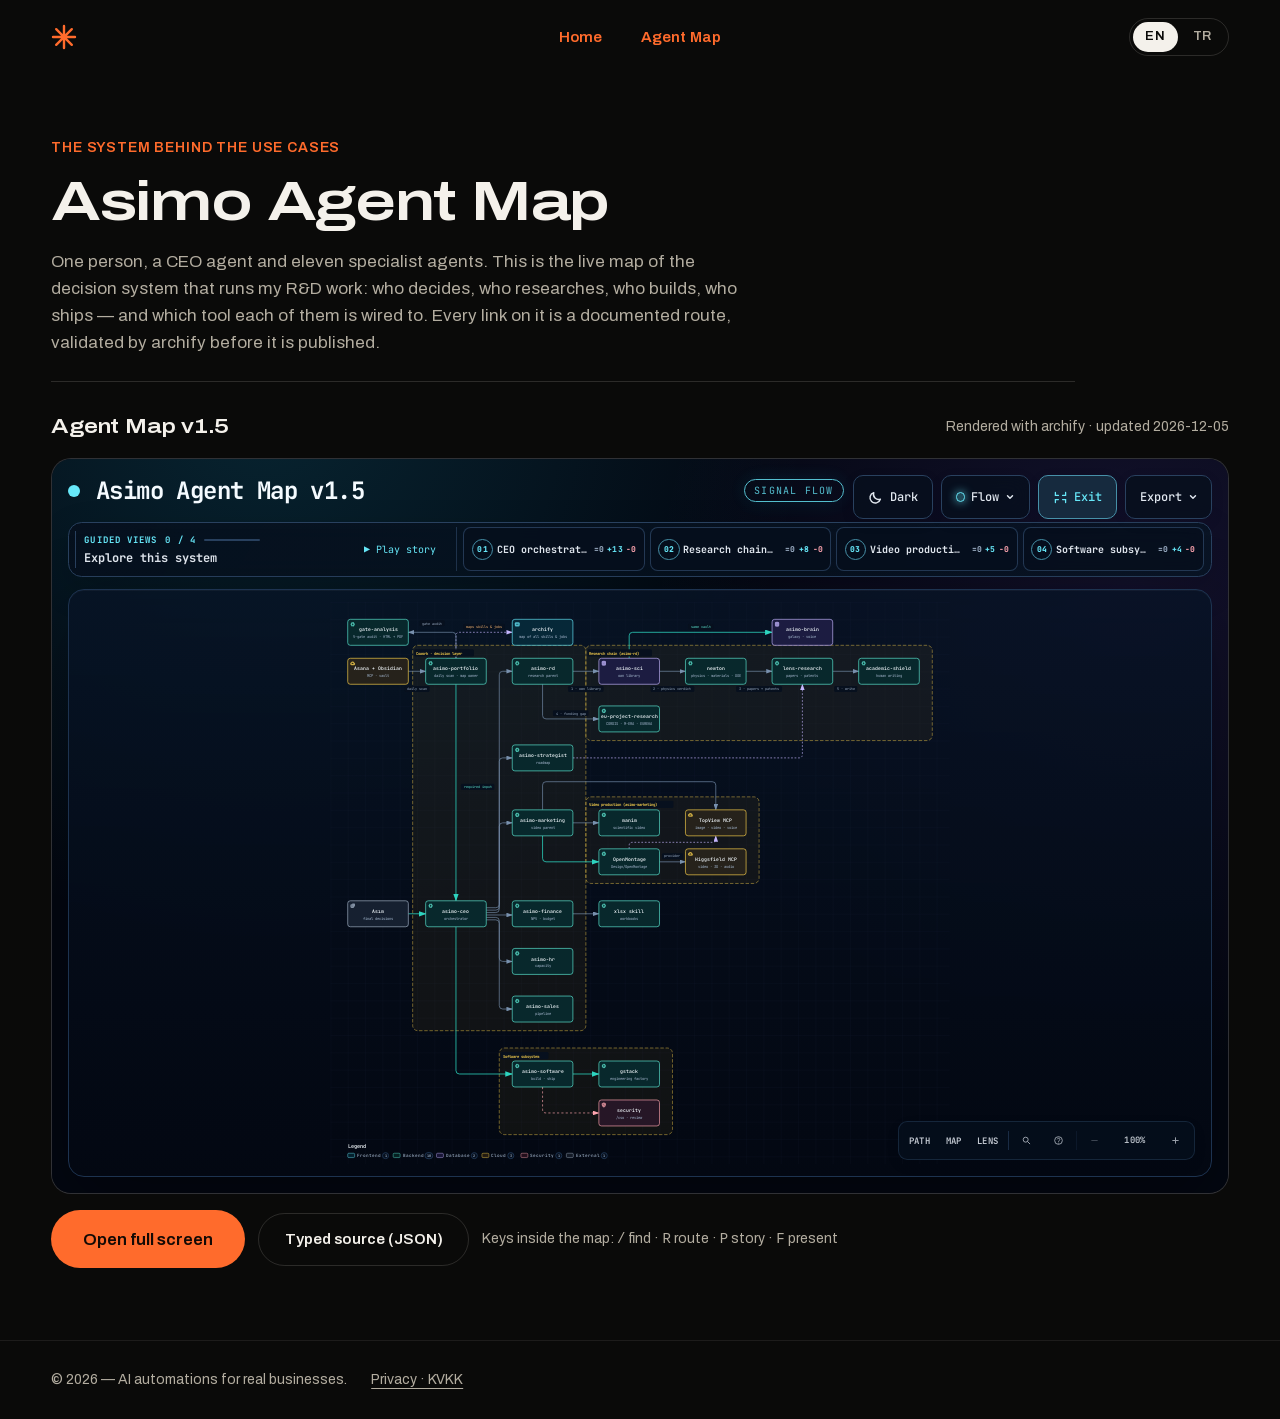
==== agentmap/index.html @ 619f2ef8 "Use Cases page becomes Agent Map (301 from /usecases/), EU chain removed there; gate fix: signing se" ====
<!DOCTYPE html>
<html lang="en" data-lang="en">
<head>
  <meta charset="UTF-8">
  <meta name="viewport" content="width=device-width, initial-scale=1.0">
  <title>Agent Map — asimogg.io</title>
  <meta name="description" content="Asimo Agent Map: the multi-agent decision system behind asimo.gg — research, video, software and portfolio agents, mapped and validated with archify.">
  <link rel="icon" href="../favicon.svg" type="image/svg+xml">
  <link rel="preload" href="../fonts/archivo-latin.woff2" as="font" type="font/woff2" crossorigin>
  <link rel="canonical" href="https://asimogg.io/agentmap/">
  <link rel="stylesheet" href="../styles.css?v=27">
  <style>
    .uc-main{padding:0 var(--pad-x) clamp(3rem,8vh,6rem)}
    .uc-head{max-width:64rem;padding:clamp(2.5rem,7vh,5rem) 0 1.5rem;border-bottom:1px solid var(--line)}
    .uc-eyebrow{font-size:.875rem;font-weight:600;letter-spacing:.06em;text-transform:uppercase;color:var(--accent);margin:0 0 .9rem}
    .uc-title{font-family:var(--font);font-size:clamp(2rem,4.4vw,4rem);font-weight:640;line-height:1.04;letter-spacing:-.025em;font-variation-settings:"wdth" 122;margin:0 0 1rem;color:var(--ink);text-wrap:balance}
    .uc-lead{max-width:44rem;font-size:1.0625rem;line-height:1.6;color:var(--ink-muted);margin:0}
    .uc-index{display:flex;flex-wrap:wrap;gap:.6rem 1.4rem;padding:1.2rem 0;border-bottom:1px solid var(--line-soft);font-size:.9rem}
    .uc-index a{color:var(--ink-muted);text-decoration:none;border-bottom:1px solid transparent}
    .uc-index a[aria-current]{color:var(--ink);border-bottom-color:var(--accent)}
    .uc-index a:hover{color:var(--ink)}
    .map-block{margin-top:2.2rem}
    .map-block-first{margin-top:1.8rem}
    .map-bar{display:flex;flex-wrap:wrap;align-items:center;justify-content:space-between;gap:.8rem 1.5rem;margin:0 0 .9rem}
    .map-bar h2{font-size:1.3125rem;font-weight:620;letter-spacing:-.01em;font-variation-settings:"wdth" 116;margin:0;color:var(--ink)}
    .map-meta{font-size:.875rem;color:var(--ink-muted);font-variant-numeric:tabular-nums}
    .map-frame{width:100%;aspect-ratio:16/10;min-height:560px;border:1px solid var(--line);border-radius:20px;background:#0f1117;overflow:hidden}
    .map-frame iframe{width:100%;height:100%;border:0;display:block}
    .map-actions{display:flex;flex-wrap:wrap;gap:.8rem;margin-top:1rem;align-items:center}
    .btn-ghost{display:inline-block;padding:.85rem 1.6rem;border:1px solid var(--line);border-radius:999px;color:var(--ink);text-decoration:none;font-weight:600;font-size:.95rem}
    .btn-ghost:hover{border-color:var(--ink)}
    @media (max-width:700px){.map-frame{min-height:420px;aspect-ratio:auto;height:70vh}}
  </style>
</head>
<body>
  <header class="topbar">
    <a class="mark" href="../" aria-label="Home">
      <svg width="26" height="26" viewBox="0 0 26 26" fill="none" aria-hidden="true">
        <path d="M13 2v22M2 13h22M5.2 5.2l15.6 15.6M20.8 5.2 5.2 20.8" stroke="currentColor" stroke-width="2.4" stroke-linecap="round"/>
      </svg>
    </a>
    <nav class="topnav" aria-label="Main">
      <a class="nav-link" href="../">
        <span class="en">Home</span><span class="tr">Ana sayfa</span>
      </a>
      <a class="nav-link" href="./" aria-current="page">
        <span class="en">Agent Map</span><span class="tr">Ajan Haritası</span>
      </a>
    </nav>
    <div class="topbar-right">
      <div class="lang-toggle" role="group" aria-label="Language">
        <button type="button" class="lang-btn" data-set-lang="en" aria-pressed="true">EN</button>
        <button type="button" class="lang-btn" data-set-lang="tr" aria-pressed="false">TR</button>
      </div>
    </div>
  </header>

  <main class="uc-main">
    <div class="uc-head">
      <p class="uc-eyebrow"><span class="en">The system behind the use cases</span><span class="tr">Kullanım örneklerinin arkasındaki sistem</span></p>
      <h1 class="uc-title">
        <span class="en">Asimo Agent Map</span>
        <span class="tr">Asimo Ajan Haritası</span>
      </h1>
      <p class="uc-lead">
        <span class="en">One person, a CEO agent and eleven specialist agents. This is the live map of the decision system that runs my R&amp;D work: who decides, who researches, who builds, who ships — and which tool each of them is wired to. Every link on it is a documented route, validated by archify before it is published.</span>
        <span class="tr">Bir kişi, bir CEO ajanı ve on bir uzman ajan. Bu, Ar-Ge işimi yürüten karar sisteminin canlı haritası: kim karar veriyor, kim araştırıyor, kim inşa ediyor, kim yayına alıyor ve her biri hangi araca bağlı. Haritadaki her bağ belgelenmiş bir rota; yayınlanmadan önce archify ile doğrulanıyor.</span>
      </p>
    </div>



    <section class="map-block map-block-first" id="agent-map">
      <div class="map-bar">
        <h2><span class="en">Agent Map v1.5</span><span class="tr">Ajan Haritası v1.5</span></h2>
        <span class="map-meta" id="map-updated"><span class="en">Rendered with archify · updated </span><span class="tr">archify ile üretildi · güncelleme </span><time data-map-date></time></span>
      </div>
      <div class="map-frame">
        <iframe src="../assets/agent-map/asimo-agent-map.html?theme=dark&amp;present=1" title="Asimo Agent Map" loading="lazy"></iframe>
      </div>
      <div class="map-actions">
        <a class="btn btn-primary" href="../assets/agent-map/asimo-agent-map.html?theme=dark" target="_blank" rel="noopener">
          <span class="en">Open full screen</span><span class="tr">Tam ekran aç</span>
        </a>
        <a class="btn-ghost" href="../assets/agent-map/asimo-agent-map.architecture.json" target="_blank" rel="noopener">
          <span class="en">Typed source (JSON)</span><span class="tr">Kaynak (JSON)</span>
        </a>
        <span class="map-meta"><span class="en">Keys inside the map: <code>/</code> find · <code>R</code> route · <code>P</code> story · <code>F</code> present</span><span class="tr">Harita içinde: <code>/</code> ara · <code>R</code> rota · <code>P</code> hikâye · <code>F</code> sunum</span></span>
      </div>

    </section>
  </main>

  <footer class="footer">
    <p class="footer-line">
      <span class="en">© <span data-year></span> — AI automations for real businesses.</span>
      <span class="tr">© <span data-year></span> — Gerçek işletmeler için yapay zekâ otomasyonları.</span>
      <a href="../privacy.html"><span class="en">Privacy · KVKK</span><span class="tr">Gizlilik · KVKK</span></a>
    </p>
  </footer>
  <script src="../script.js?v=23"></script>
  <script src="agentmap.js?v=1"></script>
  </body>
</html>
---- styles.css ----
/* ============================================================
   Fonts (self-hosted Archivo variable: wght 100-900, wdth 62-125)
   ============================================================ */
@font-face {
  font-family: "Archivo";
  font-style: normal;
  font-weight: 100 900;
  font-stretch: 62% 125%;
  font-display: swap;
  src: url("fonts/archivo-latin-ext.woff2") format("woff2");
  unicode-range: U+0100-02BA, U+02BD-02C5, U+02C7-02CC, U+02CE-02D7, U+02DD-02FF, U+0304, U+0308, U+0329, U+1D00-1DBF, U+1E00-1E9F, U+1EF2-1EFF, U+2020, U+20A0-20AB, U+20AD-20C0, U+2113, U+2C60-2C7F, U+A720-A7FF;
}

@font-face {
  font-family: "Archivo";
  font-style: normal;
  font-weight: 100 900;
  font-stretch: 62% 125%;
  font-display: swap;
  src: url("fonts/archivo-latin.woff2") format("woff2");
  unicode-range: U+0000-00FF, U+0131, U+0152-0153, U+02BB-02BC, U+02C6, U+02DA, U+02DC, U+0304, U+0308, U+0329, U+2000-206F, U+20AC, U+2122, U+2191, U+2193, U+2212, U+2215, U+FEFF, U+FFFD;
}

/* ============================================================
   Tokens
   ============================================================ */
:root {
  --bg: #0a0a09;
  --surface: #131311;
  --surface-2: #1a1a17;
  --line: rgba(244, 241, 235, 0.14);
  --line-soft: rgba(244, 241, 235, 0.08);
  --ink: #f4f1eb;
  --ink-muted: #b3ada0;
  --accent: #ff6b2c;
  --accent-ink: #140a05;
  --font: "Archivo", "Helvetica Neue", Arial, sans-serif;
  --ease-out: cubic-bezier(0.16, 1, 0.3, 1);
  --pad-x: clamp(1.25rem, 4vw, 4rem);
}

/* ============================================================
   Base
   ============================================================ */
*,
*::before,
*::after {
  box-sizing: border-box;
}

html {
  scroll-behavior: smooth;
}

body {
  margin: 0;
  background: var(--bg);
  color: var(--ink);
  font-family: var(--font);
  font-size: 1.0625rem;
  line-height: 1.6;
  -webkit-font-smoothing: antialiased;
  caret-color: var(--accent);
}

::selection {
  background: var(--accent);
  color: var(--accent-ink);
}

:focus-visible {
  outline: 2px solid var(--accent);
  outline-offset: 3px;
  border-radius: 2px;
}

html {
  scrollbar-width: thin;
  scrollbar-color: var(--surface-2) var(--bg);
}

body::-webkit-scrollbar {
  width: 10px;
}

body::-webkit-scrollbar-thumb {
  background: var(--surface-2);
  border-radius: 5px;
}

body::-webkit-scrollbar-track {
  background: var(--bg);
}

a {
  color: inherit;
}

h1,
h2,
h3,
p {
  margin: 0;
}

/* honeypot field: off-canvas, never shown */
.hp {
  position: absolute;
  left: -9999px;
}

/* Language switching: markup carries both languages */
.tr { display: none; }
html[data-lang="tr"] .tr { display: inline; }
html[data-lang="tr"] .en { display: none; }

/* ============================================================
   Topbar
   ============================================================ */
.topbar {
  display: grid;
  grid-template-columns: 1fr auto 1fr;
  align-items: center;
  padding: 1.1rem var(--pad-x);
}

.topnav {
  justify-self: center;
  display: flex;
  align-items: center;
  gap: clamp(1.25rem, 3vw, 2.5rem);
}

.nav-btn {
  appearance: none;
  background: none;
  border: 0;
  padding: 0;
  font: inherit;
  cursor: pointer;
}

/* ============================================================
   Video popup
   ============================================================ */
.video-modal {
  width: min(92vw, 60rem);
  padding: 0;
  border: 1px solid var(--line-soft);
  border-radius: 20px;
  background: var(--surface-2);
  color: var(--ink);
  box-shadow: 0 30px 70px -30px rgba(0, 0, 0, 0.9);
  overflow: hidden;
}

.video-modal::backdrop {
  background: rgba(10, 10, 9, 0.88);
}

.video-modal video {
  display: block;
  width: 100%;
  aspect-ratio: 16 / 9;
  background: #000;
}

.video-close {
  position: absolute;
  top: 0.9rem;
  right: 0.9rem;
  z-index: 1;
  width: 2.4rem;
  height: 2.4rem;
  display: inline-flex;
  align-items: center;
  justify-content: center;
  border: 0;
  border-radius: 999px;
  background: rgba(10, 10, 9, 0.7);
  color: var(--ink);
  cursor: pointer;
  transition: background-color 0.25s ease, color 0.25s ease;
}

.video-close:hover {
  background: var(--accent);
  color: var(--accent-ink);
}

.video-caption {
  padding: 0.9rem 1.25rem 0.4rem;
  font-size: 0.875rem;
  color: var(--ink-muted);
}

.video-disclaimer {
  padding: 0 1.25rem 1rem;
  font-size: 0.8125rem;
  line-height: 1.5;
  color: var(--ink-muted);
  border-top: 1px solid var(--line-soft);
  padding-top: 0.7rem;
  margin: 0 1.25rem 0;
  padding-left: 0;
  padding-right: 0;
}

.video-disclaimer b {
  color: var(--ink);
  font-weight: 600;
}

/* explicit consent on the form */
.consent-check {
  display: flex;
  gap: 0.6rem;
  align-items: flex-start;
  margin: 0.2rem 0 1rem;
  font-size: 0.8125rem;
  line-height: 1.45;
  color: var(--ink-muted);
}

.consent-check input {
  width: 1rem;
  height: 1rem;
  margin-top: 0.2rem;
  accent-color: var(--accent);
  flex-shrink: 0;
}

.consent-check a {
  color: var(--ink);
  text-underline-offset: 0.2em;
}

.consent-check input[aria-invalid="true"] {
  outline: 2px solid #ff4d3d;
  outline-offset: 2px;
}

/* footer: plain-text site summary (for readers and for AI assistants) */
.site-summary {
  max-width: 64rem;
  padding-bottom: 1.5rem;
  margin-bottom: 1.25rem;
  border-bottom: 1px solid var(--line-soft);
}

.site-summary h2 {
  font-variation-settings: "wdth" 116;
  font-weight: 620;
  font-size: 1rem;
  color: var(--ink);
  margin-bottom: 0.5rem;
}

.site-summary p {
  font-size: 0.875rem;
  line-height: 1.55;
  color: var(--ink-muted);
}

.site-disclaimer {
  margin-top: 0.6rem;
}

.footer-line {
  display: flex;
  flex-wrap: wrap;
  gap: 0.5rem 1.5rem;
}

.footer-line a {
  color: var(--ink-muted);
  text-underline-offset: 0.25em;
}

.footer-line a:hover {
  color: var(--ink);
}

/* legal page */
.legal {
  padding: clamp(2rem, 6vh, 4rem) var(--pad-x) clamp(3rem, 8vh, 6rem);
  max-width: 52rem;
}

.legal-updated {
  color: var(--ink-muted);
  font-size: 0.875rem;
  margin: -1.5rem 0 2rem;
}

.legal h2 {
  font-variation-settings: "wdth" 116;
  font-weight: 620;
  font-size: 1.25rem;
  margin: 2rem 0 0.6rem;
}

.legal p,
.legal li {
  color: var(--ink-muted);
  line-height: 1.6;
}

.legal ul {
  padding-left: 1.2rem;
  display: grid;
  gap: 0.6rem;
}

.legal a {
  color: var(--ink);
  text-underline-offset: 0.2em;
}

html[data-lang="tr"] .legal div.tr,
.legal div.en {
  display: block;
}

html[data-lang="tr"] .legal div.en {
  display: none;
}

/* ============================================================
   Google gate
   ============================================================ */
.gate-modal {
  width: min(92vw, 30rem);
}

.gate-body {
  padding: clamp(1.75rem, 4vw, 2.5rem);
}

.gate-title {
  font-variation-settings: "wdth" 118;
  font-weight: 630;
  font-size: 1.375rem;
  letter-spacing: -0.015em;
  margin-bottom: 0.8rem;
  padding-right: 2.5rem;
}

.gate-text {
  color: var(--ink-muted);
  display: none;
}

.gate-modal[data-content="masterclass"] .gate-text[data-content="masterclass"],
.gate-modal[data-content="saphire"] .gate-text[data-content="saphire"] {
  display: block;
}

.gate-button {
  margin-top: 1.5rem;
  min-height: 44px;
  display: flex;
  justify-content: center;
}

.gate-status {
  margin-top: 0.9rem;
  font-size: 0.9375rem;
  font-weight: 600;
  min-height: 1.4em;
}

.gate-status[data-state="error"] {
  color: #ff8d81;
}

.gate-fine {
  margin-top: 1.1rem;
  font-size: 0.8125rem;
  color: var(--ink-muted);
}

/* ============================================================
   Analytics consent bar
   ============================================================ */
.consent {
  position: fixed;
  left: 50%;
  bottom: 1.25rem;
  transform: translateX(-50%);
  z-index: 50;
  width: min(92vw, 40rem);
  display: flex;
  align-items: center;
  justify-content: space-between;
  gap: 1rem;
  padding: 0.9rem 1.1rem 0.9rem 1.4rem;
  background: var(--surface-2);
  border: 1px solid var(--line-soft);
  border-radius: 16px;
  box-shadow: 0 30px 70px -30px rgba(0, 0, 0, 0.9);
  font-size: 0.9375rem;
  color: var(--ink-muted);
}

.consent[hidden] {
  display: none;
}

.consent-note {
  margin-top: 0.3rem;
  font-size: 0.8125rem;
  color: var(--ink-muted);
}

.consent-note b {
  color: var(--accent);
  font-weight: 600;
}

.consent-actions {
  display: flex;
  align-items: center;
  gap: 1rem;
  flex-shrink: 0;
}

.btn-small {
  padding: 0.6rem 1.2rem;
  font-size: 0.9375rem;
}

@media (max-width: 560px) {
  .consent {
    flex-direction: column;
    align-items: flex-start;
  }
}

.mark {
  color: var(--accent);
  display: inline-flex;
  transition: transform 0.5s var(--ease-out);
}

.mark:hover {
  transform: rotate(45deg);
}

.topbar-right {
  display: flex;
  align-items: center;
  justify-self: end;
}

.nav-link {
  font-size: 0.9375rem;
  font-weight: 600;
  letter-spacing: 0.01em;
  color: var(--accent);
  text-decoration: none;
  transition: color 0.25s ease;
}

.nav-link:hover {
  color: #ff8149;
}

.lang-toggle {
  display: inline-flex;
  border: 1px solid var(--line);
  border-radius: 999px;
  padding: 3px;
  gap: 2px;
}

.lang-btn {
  appearance: none;
  border: 0;
  background: transparent;
  color: var(--ink-muted);
  font: inherit;
  font-size: 0.8125rem;
  font-weight: 600;
  letter-spacing: 0.04em;
  padding: 0.3rem 0.8rem;
  border-radius: 999px;
  cursor: pointer;
  transition: color 0.25s ease, background-color 0.25s ease;
}

.lang-btn:hover {
  color: var(--ink);
}

.lang-btn[aria-pressed="true"] {
  background: var(--ink);
  color: var(--bg);
}

/* ============================================================
   Hero
   ============================================================ */
.hero {
  display: grid;
  grid-template-columns: minmax(0, 1.15fr) minmax(0, 1fr);
  gap: clamp(2.5rem, 6vw, 6rem);
  align-items: center;
  padding: clamp(1.5rem, 3vh, 2.5rem) var(--pad-x) clamp(3rem, 6vh, 4.5rem);
  row-gap: clamp(1.25rem, 3vh, 2rem);
}

.display {
  font-variation-settings: "wdth" 122;
  font-weight: 640;
  font-size: clamp(2.5rem, 5.4vw, 5.5rem);
  line-height: 1.02;
  letter-spacing: -0.025em;
  text-wrap: balance;
}

/* white watercolor brush stroke behind the headline key words */
.framed {
  display: inline-block;
  padding: 0.14em 0.34em 0.16em;
  margin: -0.12em -0.2em;
  transform: rotate(-1.1deg);
  color: var(--accent);
  background-image: url("data:image/svg+xml,%3Csvg xmlns='http://www.w3.org/2000/svg' viewBox='0 0 300 60' preserveAspectRatio='none'%3E%3Cfilter id='w' x='-8%25' y='-25%25' width='116%25' height='150%25'%3E%3CfeTurbulence type='fractalNoise' baseFrequency='0.03 0.09' numOctaves='3' seed='11'/%3E%3CfeDisplacementMap in='SourceGraphic' scale='7'/%3E%3C/filter%3E%3Cg filter='url(%23w)' fill='%23ffffff'%3E%3Cpath d='M4 12 C40 2 120 0 292 6 L298 44 C220 58 100 57 6 52 Z' opacity='.4'/%3E%3Cpath d='M6 14 C50 5 130 3 290 8 L296 43 C215 56 95 55 8 50 Z' opacity='.85'/%3E%3Cpath d='M9 17 C60 8 150 6 288 11 L293 41 C205 53 85 52 11 47 Z' opacity='1'/%3E%3C/g%3E%3C/svg%3E");
  background-repeat: no-repeat;
  background-size: 100% 100%;
  background-position: left center;
}

/* watercolor brush highlight behind the key phrase in the subline */
.brush {
  display: inline-block;
  color: var(--ink);
  padding: 0.22em 0.6em 0.26em;
  margin: -0.2em -0.28em;
  transform: rotate(-1.4deg);
  background-image: url("data:image/svg+xml,%3Csvg xmlns='http://www.w3.org/2000/svg' viewBox='0 0 300 60' preserveAspectRatio='none'%3E%3Cfilter id='w' x='-8%25' y='-25%25' width='116%25' height='150%25'%3E%3CfeTurbulence type='fractalNoise' baseFrequency='0.03 0.09' numOctaves='3' seed='11'/%3E%3CfeDisplacementMap in='SourceGraphic' scale='12'/%3E%3C/filter%3E%3Cg filter='url(%23w)' fill='%23ff6b2c'%3E%3Cpath d='M4 12 C40 2 120 0 292 6 L298 44 C220 58 100 57 6 52 Z' opacity='.42'/%3E%3Cpath d='M10 20 C70 9 160 7 288 15 L292 43 C205 54 85 52 12 47 Z' opacity='.62'/%3E%3Cpath d='M20 26 C80 20 170 18 280 24 L276 38 C190 44 90 43 22 40 Z' opacity='.55'/%3E%3C/g%3E%3C/svg%3E");
  background-repeat: no-repeat;
  background-size: 100% 100%;
  background-position: left center;
}

/* brush in running text and headings: slightly tighter than the hero subline */
.distilled-text .brush {
  padding: 0.12em 0.4em 0.16em;
  margin: -0.1em -0.15em;
  transform: rotate(-1deg);
}

.section-heading .brush {
  padding: 0.08em 0.28em 0.12em;
  margin: -0.06em -0.1em;
  transform: rotate(-1.2deg);
}

.site-summary p + p {
  margin-top: 0.4rem;
}

.sub {
  margin-top: 1.75rem;
  max-width: 34rem;
  font-size: clamp(1.0625rem, 1.4vw, 1.1875rem);
  color: var(--ink-muted);
}

.hero-actions {
  margin-top: 2.5rem;
  display: flex;
  align-items: center;
  gap: 1.75rem;
  flex-wrap: wrap;
}

/* ============================================================
   Buttons & links
   ============================================================ */
.btn {
  display: inline-flex;
  align-items: center;
  justify-content: center;
  font: inherit;
  font-weight: 600;
  text-decoration: none;
  cursor: pointer;
  border: 0;
  border-radius: 999px;
  padding: 0.95rem 2rem;
  transition: transform 0.4s var(--ease-out), background-color 0.25s ease;
}

.btn-primary {
  background: var(--accent);
  color: var(--accent-ink);
}

.btn-primary:hover {
  background: #ff8149;
  transform: translateY(-2px);
}

.btn-primary:active {
  transform: translateY(0);
}

.quiet-link {
  color: var(--ink-muted);
  text-decoration: underline;
  text-decoration-color: var(--line);
  text-underline-offset: 0.35em;
  transition: color 0.25s ease, text-decoration-color 0.25s ease;
}

.quiet-link:hover {
  color: var(--ink);
  text-decoration-color: var(--accent);
}

/* ============================================================
   Form panel
   ============================================================ */
.form-panel {
  background: var(--surface-2);
  border: 1px solid var(--line-soft);
  border-radius: 20px;
  padding: clamp(1.5rem, 2.5vw, 2rem);
  scroll-margin-top: 2rem;
  box-shadow: 0 30px 70px -30px rgba(0, 0, 0, 0.9);
}

.form-title {
  font-variation-settings: "wdth" 118;
  font-weight: 620;
  font-size: 1.375rem;
  letter-spacing: -0.01em;
  margin-bottom: 1.5rem;
}

.field-row {
  display: grid;
  grid-template-columns: 1fr 1fr;
  gap: 1rem;
}

.field {
  margin-bottom: 0.9rem;
}

.field label {
  display: block;
  font-size: 0.875rem;
  font-weight: 600;
  letter-spacing: 0.01em;
  margin-bottom: 0.45rem;
}

.req {
  color: var(--accent);
}

input,
select,
textarea {
  width: 100%;
  font: inherit;
  font-size: 1rem;
  color: var(--ink);
  background: var(--bg);
  border: 1px solid var(--line);
  border-radius: 10px;
  padding: 0.8rem 0.95rem;
  transition: border-color 0.25s ease;
}

input::placeholder,
textarea::placeholder {
  color: #8f897d;
}

input:hover,
select:hover,
textarea:hover {
  border-color: rgba(244, 241, 235, 0.3);
}

input:focus,
select:focus,
textarea:focus {
  outline: none;
  border-color: var(--accent);
}

input[aria-invalid="true"],
select[aria-invalid="true"] {
  border-color: #ff4d3d;
}

textarea {
  resize: vertical;
  min-height: 4.75rem;
}

.select-wrap {
  position: relative;
}

select {
  appearance: none;
  cursor: pointer;
  padding-right: 2.6rem;
}

select:invalid {
  color: #8f897d;
}

.select-arrow {
  position: absolute;
  right: 1rem;
  top: 50%;
  transform: translateY(-50%);
  color: var(--ink-muted);
  pointer-events: none;
}

.btn-submit {
  width: 100%;
  margin-top: 0.4rem;
  position: relative;
}

.btn-submit .btn-busy {
  display: none;
}

.btn-submit[data-busy="true"] .btn-label {
  display: none;
}

.btn-submit[data-busy="true"] .btn-busy {
  display: inline;
}

.btn-submit[data-busy="true"] {
  opacity: 0.75;
  cursor: progress;
}

.btn-submit:disabled {
  cursor: not-allowed;
}

.form-status {
  display: none;
  margin-top: 0.9rem;
  font-size: 0.9375rem;
  font-weight: 600;
}

.form-status[data-state="ok"] {
  display: block;
  color: #7ddb8a;
}

.form-status[data-state="error"] {
  display: block;
  color: #ff8d81;
}

.form-note {
  margin-top: 0.9rem;
  font-size: 0.875rem;
  color: var(--ink-muted);
  text-align: center;
}

/* ============================================================
   Sections
   ============================================================ */
.section {
  padding: clamp(3.5rem, 9vh, 6.5rem) var(--pad-x);
  border-top: 1px solid var(--line-soft);
}

.section-heading {
  font-variation-settings: "wdth" 120;
  font-weight: 630;
  font-size: clamp(1.75rem, 3vw, 2.5rem);
  letter-spacing: -0.02em;
  margin-bottom: clamp(2rem, 5vh, 3.25rem);
  text-wrap: balance;
}

/* distilled information: heading left, statement right */
.distilled {
  display: grid;
  grid-template-columns: minmax(0, 1.25fr) minmax(0, 1fr);
  gap: 2rem 3.5rem;
  align-items: center;
}

.distilled .section-heading {
  margin-bottom: 1rem;
}

.playlists {
  list-style: none;
  margin: 1.4rem 0 0;
  padding: 0;
  display: grid;
  gap: 0.6rem;
}

.distilled-media {
  display: block;
  position: relative;
  border-radius: 10px;
  overflow: hidden;
  border: 1px solid var(--line-soft);
  text-decoration: none;
  color: var(--ink);
  transition: border-color 0.3s ease, transform 0.4s var(--ease-out);
}

.distilled-media:hover {
  border-color: var(--accent);
  transform: translateY(-2px);
}

.distilled-media img {
  display: block;
  width: 100%;
  height: auto;
  aspect-ratio: 16 / 9;
  object-fit: cover;
}

.media-caption {
  display: block;
  padding: 0.7rem 0.9rem;
  font-size: 0.8125rem;
  line-height: 1.45;
  color: var(--ink-muted);
  background: var(--surface-2);
}

.distilled-text {
  color: var(--ink-muted);
  font-size: clamp(1.0625rem, 1.4vw, 1.1875rem);
  max-width: 42rem;
}

.distilled .quiet-link {
  display: inline-block;
  margin-top: 1.1rem;
}


/* ============================================================
   Use-case carousel inside the hero (one slide per real use case)
   ============================================================ */
.hero-chain {
  grid-column: 1 / -1;
  border-top: 1px solid var(--line-soft);
  padding-top: clamp(1.1rem, 2.5vh, 1.75rem);
}

.chain-head {
  display: flex;
  align-items: center;
  justify-content: space-between;
  gap: 1rem;
  margin-bottom: 1.4rem;
}

.chain-title {
  font-variation-settings: "wdth" 118;
  font-weight: 630;
  font-size: clamp(1.375rem, 2.2vw, 1.75rem);
  letter-spacing: -0.015em;
}

.chain-nav {
  display: flex;
  align-items: center;
  gap: 0.6rem;
}

.chain-arrow {
  width: 2.4rem;
  height: 2.4rem;
  display: inline-flex;
  align-items: center;
  justify-content: center;
  border: 1px solid rgba(255, 107, 44, 0.55);
  border-radius: 999px;
  background: transparent;
  color: var(--accent);
  font: inherit;
  font-size: 1.1rem;
  cursor: pointer;
  transition: background-color 0.25s ease, color 0.25s ease, opacity 0.25s ease;
}

.chain-arrow:hover:not(:disabled) {
  background: var(--accent);
  color: var(--accent-ink);
}

.chain-arrow:disabled {
  opacity: 0.35;
  cursor: default;
}

.chain-count {
  font-size: 0.9375rem;
  color: var(--ink-muted);
  font-variant-numeric: tabular-nums;
}

.chain-count b {
  color: var(--ink);
  font-weight: 600;
}

.chain-track {
  display: flex;
  overflow-x: auto;
  scroll-snap-type: x mandatory;
  scrollbar-width: none;
  gap: 0;
}

.chain-track::-webkit-scrollbar {
  display: none;
}

.chain-slide {
  flex: 0 0 100%;
  min-width: 0;
  scroll-snap-align: start;
}

.chain-slide-title {
  font-variation-settings: "wdth" 116;
  font-weight: 620;
  font-size: 1.25rem;
  letter-spacing: -0.01em;
  margin-bottom: 0.5rem;
}

/* time markers on the chain timeline + figure inside a step */
.chain-clock {
  color: var(--ink-muted);
  font-size: 0.9375rem;
  margin: -1.2rem 0 2.4rem;
}

.chain-clock b {
  color: var(--accent);
  font-weight: 600;
}

.chain-tick {
  position: absolute;
  left: 1.3rem;
  top: 0.55rem;
  transform: translateY(-50%);
  font-size: 0.8125rem;
  color: var(--ink-muted);
  white-space: nowrap;
  line-height: 1;
  background: var(--bg);
  padding: 0 0.4rem 0 0.2rem;
}

.chain-tick b {
  color: var(--accent);
  font-weight: 600;
}

.chain-tick i {
  font-style: normal;
  opacity: 0.75;
  margin-left: 0.35rem;
}

.chain-figure {
  margin: 1rem 0 0;
  border: 1px solid var(--line-soft);
  border-radius: 10px;
  overflow: hidden;
  background: var(--bg);
}

.chain-figure img,
.chain-figure video {
  display: block;
  width: 100%;
  height: auto;
  aspect-ratio: 16 / 9;
  object-fit: cover;
  background: var(--bg);
}

.chain-figure figcaption {
  padding: 0.5rem 0.8rem;
  font-size: 0.75rem;
  line-height: 1.45;
  color: var(--ink-muted);
  background: var(--surface-2);
}

.chain-figure figcaption em {
  font-style: normal;
  color: var(--accent);
}

.chain-num .en,
.chain-num .tr {
  white-space: nowrap;
}

.chain-num.chain-num-sm .en,
.chain-num.chain-num-sm .tr {
  white-space: normal;
}

.chain-num.chain-num-sm {
  white-space: normal;
  line-height: 1.1;
  font-size: clamp(1.5rem, 2.1vw, 2rem);
}

/* ============================================================
   Use case: skill chain (draws in on scroll)
   ============================================================ */
.usecase-intro {
  color: var(--ink-muted);
  max-width: 44rem;
  margin-bottom: clamp(2rem, 5vh, 3rem);
}

.section.usecase .section-heading {
  margin-bottom: 1rem;
}

.chain {
  list-style: none;
  margin: 0;
  padding: 0;
  position: relative;
  display: grid;
  grid-template-columns: repeat(4, minmax(0, 1fr));
  gap: clamp(1rem, 2.5vw, 2rem);
}

/* the connector: one hairline that fills as the section enters view */
.chain::before {
  content: "";
  position: absolute;
  left: 0;
  right: 0;
  top: 0.95rem;
  height: 1px;
  background: var(--line-soft);
}

.chain::after {
  content: "";
  position: absolute;
  left: 0;
  top: 0.95rem;
  height: 1px;
  width: 100%;
  background: var(--accent);
  transform: scaleX(0);
  transform-origin: left center;
  transition: transform 1.6s var(--ease-out);
}

.chain.in::after {
  transform: scaleX(1);
}

.chain-step {
  position: relative;
  padding-top: 2.4rem;
  opacity: 0;
  transform: translateY(14px);
  transition: opacity 0.7s var(--ease-out), transform 0.7s var(--ease-out);
}

.chain-step::before {
  content: "";
  position: absolute;
  top: 0.55rem;
  left: 0;
  width: 0.85rem;
  height: 0.85rem;
  border-radius: 999px;
  background: var(--bg);
  border: 1.5px solid var(--accent);
  transform: scale(0.4);
  transition: transform 0.5s var(--ease-out), background-color 0.5s ease;
}

.chain.in .chain-step {
  opacity: 1;
  transform: none;
}

.chain.in .chain-step::before {
  transform: scale(1);
  background: var(--accent);
}

.chain.in .chain-step:nth-child(1) { transition-delay: 0.1s; }
.chain.in .chain-step:nth-child(2) { transition-delay: 0.45s; }
.chain.in .chain-step:nth-child(3) { transition-delay: 0.8s; }
.chain.in .chain-step:nth-child(4) { transition-delay: 1.15s; }
.chain.in .chain-step:nth-child(1)::before { transition-delay: 0.1s; }
.chain.in .chain-step:nth-child(2)::before { transition-delay: 0.45s; }
.chain.in .chain-step:nth-child(3)::before { transition-delay: 0.8s; }
.chain.in .chain-step:nth-child(4)::before { transition-delay: 1.15s; }

.chain-skills {
  display: flex;
  flex-wrap: wrap;
  gap: 0.35rem;
  margin-bottom: 0.9rem;
}

.skill {
  font-size: 0.8125rem;
  font-weight: 600;
  letter-spacing: 0.01em;
  color: var(--accent);
  border: 1px solid rgba(255, 107, 44, 0.45);
  border-radius: 999px;
  padding: 0.15rem 0.6rem;
}

.skill[data-skill] {
  cursor: pointer;
  transition: background-color 0.25s ease, color 0.25s ease;
}

.skill[data-skill]:hover,
.skill[data-skill][aria-expanded="true"] {
  background: var(--accent);
  color: var(--accent-ink);
}

/* shared skill popup card */
.skill-pop {
  position: fixed;
  z-index: 60;
  background: var(--surface-2);
  border: 1px solid var(--line-soft);
  border-radius: 10px;
  box-shadow: 0 30px 70px -30px rgba(0, 0, 0, 0.9);
  padding: 0.9rem 1rem 0.95rem;
  cursor: pointer;
  color: var(--ink);
}

.skill-pop-head {
  display: flex;
  justify-content: space-between;
  gap: 0.75rem;
  align-items: baseline;
  margin-bottom: 0.4rem;
}

.skill-pop-head b {
  color: var(--accent);
  font-weight: 600;
}

.skill-pop-head span {
  font-size: 0.8125rem;
  color: var(--ink-muted);
  white-space: nowrap;
  overflow: hidden;
  text-overflow: ellipsis;
}

.skill-pop-desc {
  font-size: 0.9375rem;
  line-height: 1.5;
  color: var(--ink-muted);
  margin-bottom: 0.7rem;
}

.skill-pop-code {
  margin: 0;
  padding: 0.7rem 0.8rem;
  background: var(--bg);
  border: 1px solid var(--line-soft);
  border-radius: 10px;
  font-family: ui-monospace, SFMono-Regular, Menlo, monospace;
  font-size: 0.75rem;
  line-height: 1.5;
  color: var(--ink-muted);
  white-space: pre;
  overflow-x: auto;
}

.skill-pop-src {
  display: block;
  margin-top: 0.7rem;
  font-size: 0.8125rem;
  color: var(--ink-muted);
  text-decoration: underline;
  text-decoration-color: var(--line);
  text-underline-offset: 0.3em;
}

.skill-pop-src:hover {
  color: var(--ink);
}

.skill-pop-cta {
  display: block;
  margin-top: 0.8rem;
  font-size: 0.9375rem;
  font-weight: 600;
  color: var(--accent);
  text-decoration: none;
}

.skill-pop:hover .skill-pop-cta {
  color: #ff8149;
}

.skill-result {
  background: var(--accent);
  color: var(--accent-ink);
  border-color: var(--accent);
}

.chain-step h3 {
  font-variation-settings: "wdth" 116;
  font-weight: 620;
  font-size: 1.25rem;
  letter-spacing: -0.01em;
  line-height: 1.25;
  margin-bottom: 0.6rem;
}

.chain-step p,
.chain-list {
  color: var(--ink-muted);
  font-size: 0.9375rem;
  line-height: 1.55;
}

.chain-list {
  list-style: none;
  margin: 0;
  padding: 0;
  display: grid;
  gap: 0.7rem;
}

.chain-list b {
  color: var(--ink);
  font-weight: 600;
}

.chain-sites {
  display: grid;
  gap: 0.8rem;
  margin-top: 1rem;
}

.site-card {
  display: block;
  position: relative;
  border-radius: 10px;
  overflow: hidden;
  border: 1px solid var(--line-soft);
  text-decoration: none;
  transition: border-color 0.3s ease, transform 0.4s var(--ease-out);
}

.site-card:hover {
  border-color: var(--accent);
  transform: translateY(-2px);
}

.site-card img {
  display: block;
  width: 100%;
  height: auto;
  aspect-ratio: 16 / 10;
  object-fit: cover;
}

.site-name {
  position: absolute;
  left: 0.7rem;
  bottom: 0.6rem;
  font-size: 0.8125rem;
  font-weight: 600;
  color: var(--ink);
  background: rgba(10, 10, 9, 0.75);
  border-radius: 999px;
  padding: 0.2rem 0.65rem;
}

.chain-num {
  font-variation-settings: "wdth" 120;
  font-weight: 640;
  font-size: clamp(2.25rem, 3.6vw, 3.25rem);
  line-height: 1;
  letter-spacing: -0.02em;
  color: var(--accent);
  margin-bottom: 0.7rem;
}

/* process steps: the sequence carries information */
.steps {
  list-style: none;
  counter-reset: step;
  margin: 0;
  padding: 0;
  display: grid;
  grid-template-columns: repeat(3, minmax(0, 1fr));
  gap: clamp(1.5rem, 4vw, 3.5rem);
}

.step {
  counter-increment: step;
  border-top: 1px solid var(--line-soft);
  padding-top: 1.4rem;
}

.step h3 {
  font-variation-settings: "wdth" 116;
  font-weight: 620;
  font-size: 1.25rem;
  margin-bottom: 0.6rem;
}

.step h3::before {
  content: counter(step);
  color: var(--accent);
  font-weight: 640;
  margin-right: 0.6rem;
}

.step p {
  color: var(--ink-muted);
}

/* ============================================================
   Close & footer
   ============================================================ */
.close {
  text-align: center;
  padding-top: clamp(5rem, 14vh, 9rem);
  padding-bottom: clamp(5rem, 14vh, 9rem);
}

.display-close {
  font-size: clamp(2rem, 4.5vw, 4rem);
  max-width: 22ch;
  margin: 0 auto 2.25rem;
}

.footer {
  border-top: 1px solid var(--line-soft);
  padding: 1.75rem var(--pad-x);
  font-size: 0.875rem;
  color: var(--ink-muted);
}

/* ============================================================
   Entrance (one authored moment: hero reveal on load)
   ============================================================ */
/* scoped to .entrance (removed by JS after load) so the language toggle
   never replays the reveal on freshly displayed content */
@media (prefers-reduced-motion: no-preference) {
  .entrance .hero-copy > *,
  .entrance .form-panel {
    animation: rise 0.9s var(--ease-out) both;
  }

  .entrance .hero-copy .sub { animation-delay: 0.08s; }
  .entrance .hero-copy .hero-actions { animation-delay: 0.16s; }
  .entrance .form-panel { animation-delay: 0.24s; }

  /* headline brush paints first, then the frame draws over it, then the subline brush */
  .entrance .framed {
    animation: brush-in 0.9s cubic-bezier(0.2, 0.8, 0.2, 1) 0.3s both;
  }

  .entrance .brush {
    animation: brush-in 0.9s cubic-bezier(0.2, 0.8, 0.2, 1) 0.9s both;
  }
}

@keyframes brush-in {
  from {
    background-size: 0% 100%;
  }
  to {
    background-size: 100% 100%;
  }
}

@keyframes rise {
  from {
    opacity: 0;
    transform: translateY(18px);
  }
  to {
    opacity: 1;
    transform: translateY(0);
  }
}

/* ============================================================
   Responsive
   ============================================================ */
@media (max-width: 960px) {
  .hero {
    grid-template-columns: 1fr;
    min-height: 0;
    gap: 3rem;
  }

  .steps,
  .distilled {
    grid-template-columns: 1fr;
  }

  /* chain becomes vertical: connector runs down the left edge */
  .chain {
    grid-template-columns: 1fr;
    gap: 2rem;
    padding-left: 1.6rem;
  }

  .chain::before,
  .chain::after {
    top: 0.55rem;
    bottom: 0;
    left: 0.4rem;
    right: auto;
    width: 1px;
    height: auto;
  }

  .chain::after {
    height: 100%;
    bottom: auto;
    transform: scaleY(0);
    transform-origin: center top;
  }

  .chain.in::after {
    transform: scaleY(1);
  }

  .chain-step {
    padding-top: 0;
  }

  .chain-step::before {
    left: -1.6rem;
    top: 0.2rem;
  }

  .chain-tick {
    position: static;
    display: block;
    transform: none;
    margin-bottom: 0.5rem;
    padding: 0;
  }

  .chain-clock {
    margin-top: -0.6rem;
  }

  .chain-sites {
    grid-template-columns: repeat(2, minmax(0, 1fr));
  }

}

@media (max-width: 560px) {
  .field-row {
    grid-template-columns: 1fr;
    gap: 0;
  }

  .hero-actions .btn {
    width: 100%;
  }

  /* phone topbar: mark + language on the first row, menu on its own row */
  .topbar {
    grid-template-columns: 1fr auto;
    row-gap: 0.9rem;
  }

  .topbar-right {
    grid-column: 2;
    grid-row: 1;
  }

  .topnav {
    grid-column: 1 / -1;
    grid-row: 2;
    justify-self: start;
  }


  .display {
    font-size: clamp(2.25rem, 10vw, 2.9rem);
  }
}
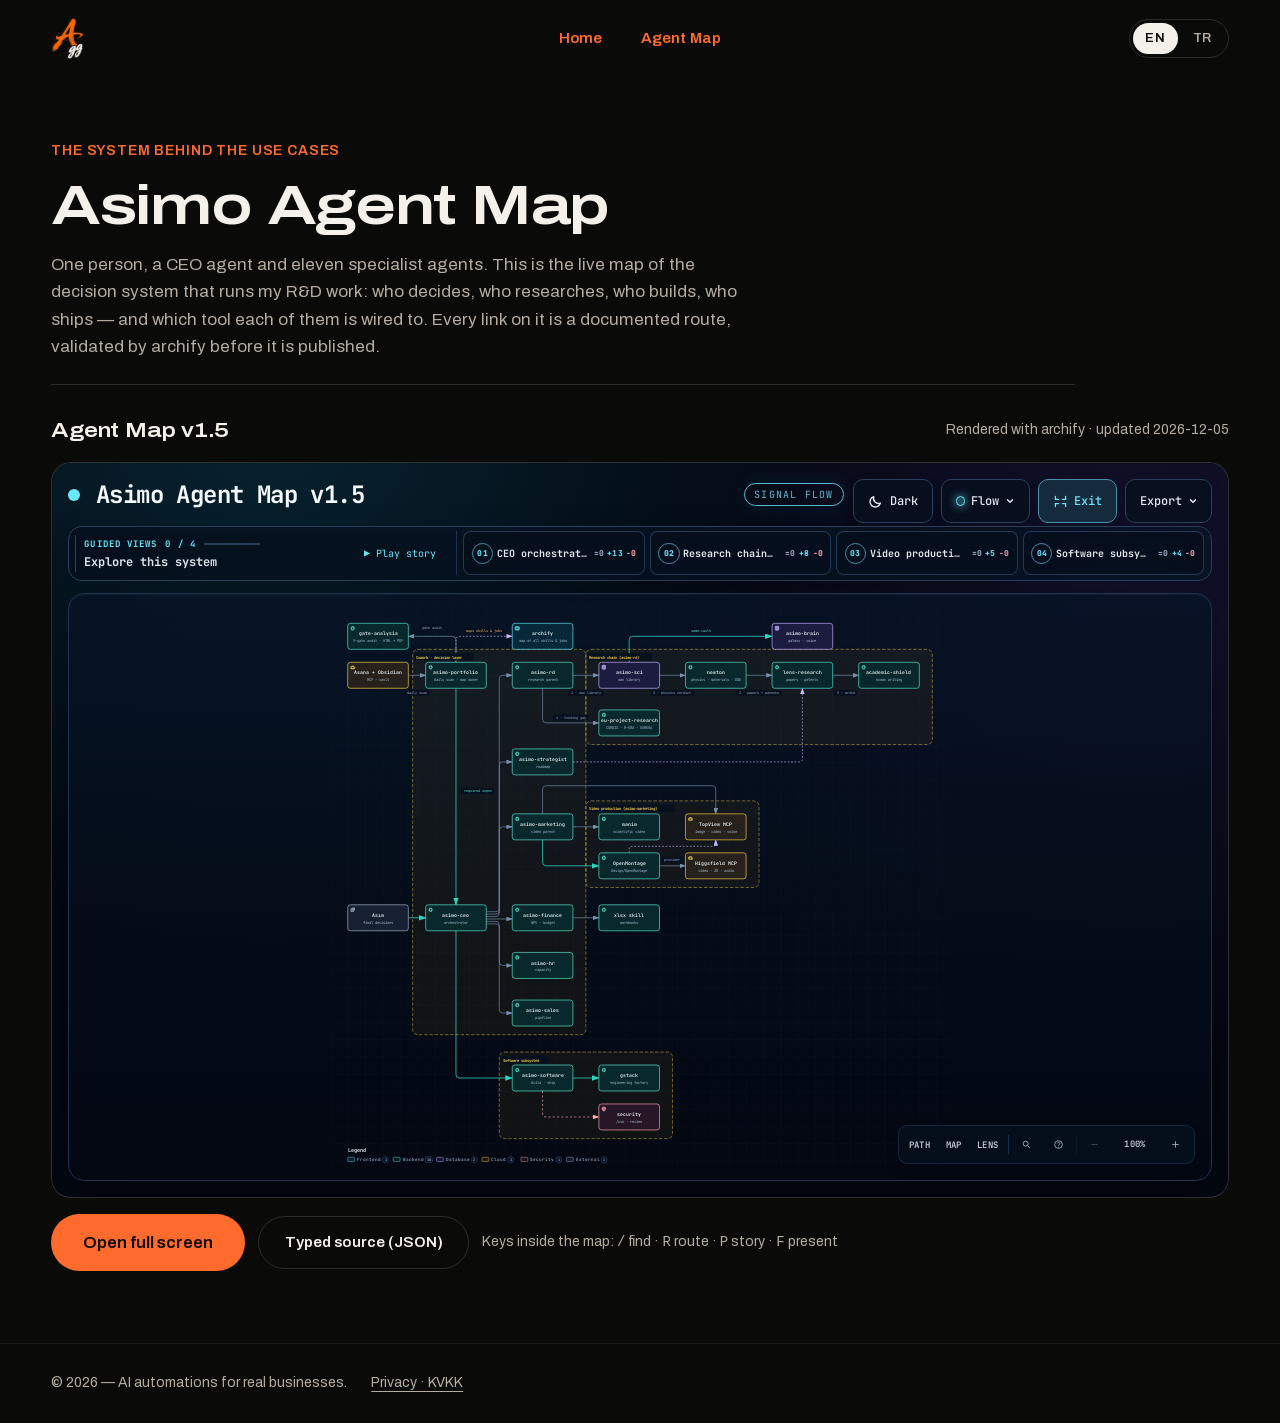
==== commit e6cc2af9: "New brush logo (orange A + ivory gg) replaces the asterisk mark and favicon; 404/403/500 error page " ====
--- a/agentmap/index.html
+++ b/agentmap/index.html
@@ -5,10 +5,11 @@
   <meta name="viewport" content="width=device-width, initial-scale=1.0">
   <title>Agent Map — asimogg.io</title>
   <meta name="description" content="Asimo Agent Map: the multi-agent decision system behind asimo.gg — research, video, software and portfolio agents, mapped and validated with archify.">
-  <link rel="icon" href="../favicon.svg" type="image/svg+xml">
+  <link rel="icon" href="../favicon.png" type="image/png" sizes="64x64">
+  <link rel="apple-touch-icon" href="../apple-touch-icon.png">
   <link rel="preload" href="../fonts/archivo-latin.woff2" as="font" type="font/woff2" crossorigin>
   <link rel="canonical" href="https://asimogg.io/agentmap/">
-  <link rel="stylesheet" href="../styles.css?v=27">
+  <link rel="stylesheet" href="../styles.css?v=34">
   <style>
     .uc-main{padding:0 var(--pad-x) clamp(3rem,8vh,6rem)}
     .uc-head{max-width:64rem;padding:clamp(2.5rem,7vh,5rem) 0 1.5rem;border-bottom:1px solid var(--line)}
@@ -35,9 +36,7 @@
 <body>
   <header class="topbar">
     <a class="mark" href="../" aria-label="Home">
-      <svg width="26" height="26" viewBox="0 0 26 26" fill="none" aria-hidden="true">
-        <path d="M13 2v22M2 13h22M5.2 5.2l15.6 15.6M20.8 5.2 5.2 20.8" stroke="currentColor" stroke-width="2.4" stroke-linecap="round"/>
-      </svg>
+      <img class="mark-logo" src="../assets/logo.png" alt="asimogg" width="307" height="400" decoding="async">
     </a>
     <nav class="topnav" aria-label="Main">
       <a class="nav-link" href="../">
@@ -98,7 +97,7 @@
       <a href="../privacy.html"><span class="en">Privacy · KVKK</span><span class="tr">Gizlilik · KVKK</span></a>
     </p>
   </footer>
-  <script src="../script.js?v=23"></script>
+  <script src="../script.js?v=25"></script>
   <script src="agentmap.js?v=1"></script>
   </body>
 </html>
--- a/styles.css
+++ b/styles.css
@@ -356,11 +356,21 @@
   display: block;
 }
 
-.gate-button {
-  margin-top: 1.5rem;
-  min-height: 44px;
-  display: flex;
-  justify-content: center;
+.gate-form {
+  margin-top: 1.1rem;
+}
+
+.gate-form .field {
+  margin-top: 0.8rem;
+}
+
+.gate-form .consent-check {
+  margin-top: 0.9rem;
+}
+
+.gate-submit {
+  width: 100%;
+  margin-top: 1rem;
 }
 
 .gate-status {
@@ -374,11 +384,118 @@
   color: #ff8d81;
 }
 
+.gate-status[data-state="ok"] {
+  color: var(--accent);
+}
+
 .gate-fine {
   margin-top: 1.1rem;
   font-size: 0.8125rem;
   color: var(--ink-muted);
 }
+
+/* before/after comparison: two site screenshots in one frame, a handle in
+   between; an invisible range input covers the frame so pointer, touch and
+   keyboard all move the split */
+.cmp {
+  --pos: 50%;
+  position: relative;
+  margin-top: 1rem;
+  border: 1px solid var(--line-soft);
+  border-radius: 10px;
+  overflow: hidden;
+  background: var(--bg);
+  user-select: none;
+}
+
+.cmp img {
+  display: block;
+  width: 100%;
+  height: auto;
+  aspect-ratio: 16 / 10;
+  object-fit: cover;
+}
+
+.cmp-b {
+  position: absolute;
+  inset: 0;
+  clip-path: inset(0 0 0 var(--pos));
+}
+
+.cmp-b img {
+  height: 100%;
+}
+
+.cmp-handle {
+  position: absolute;
+  top: 0;
+  bottom: 0;
+  left: var(--pos);
+  width: 2px;
+  margin-left: -1px;
+  background: var(--accent);
+  pointer-events: none;
+}
+
+.cmp-handle span {
+  position: absolute;
+  top: 50%;
+  left: 50%;
+  width: 2.1rem;
+  height: 2.1rem;
+  transform: translate(-50%, -50%);
+  border-radius: 999px;
+  background: var(--accent);
+  color: var(--accent-ink);
+  display: flex;
+  align-items: center;
+  justify-content: center;
+  font-size: 1.05rem;
+  font-weight: 700;
+  letter-spacing: 0.02em;
+  line-height: 1;
+}
+
+.cmp-handle span::before {
+  content: "\2039\203A";
+}
+
+.cmp-range {
+  position: absolute;
+  inset: 0;
+  width: 100%;
+  height: 100%;
+  margin: 0;
+  opacity: 0;
+  cursor: ew-resize;
+  touch-action: pan-y;
+  z-index: 1;
+}
+
+.cmp-range:focus-visible + .cmp-tag,
+.cmp:focus-within .cmp-handle {
+  outline: none;
+}
+
+.cmp:focus-within .cmp-handle span {
+  box-shadow: 0 0 0 3px rgba(255, 107, 44, 0.4);
+}
+
+.cmp-tag {
+  position: absolute;
+  bottom: 0.6rem;
+  z-index: 2;
+  font-size: 0.8125rem;
+  font-weight: 600;
+  color: var(--ink);
+  background: rgba(10, 10, 9, 0.75);
+  border-radius: 999px;
+  padding: 0.2rem 0.65rem;
+  text-decoration: none;
+}
+
+.cmp-tag-a { left: 0.7rem; }
+.cmp-tag-b { right: 0.7rem; }
 
 /* ============================================================
    Analytics consent bar
@@ -438,13 +555,57 @@
 }
 
 .mark {
+  display: inline-flex;
+  align-items: center;
+  transition: transform 0.5s var(--ease-out);
+}
+
+.mark-logo {
+  display: block;
+  height: 2.6rem;
+  width: auto;
+}
+
+.mark:hover {
+  transform: scale(1.06);
+}
+
+/* error page */
+.err-main {
+  min-height: 60vh;
+  display: grid;
+  place-items: center;
+  padding: clamp(3rem, 10vh, 7rem) var(--pad-x);
+  text-align: center;
+}
+
+.err-logo {
+  height: clamp(6rem, 18vh, 9rem);
+  width: auto;
+  margin: 0 auto 1.5rem;
+  display: block;
+}
+
+.err-code {
   color: var(--accent);
-  display: inline-flex;
-  transition: transform 0.5s var(--ease-out);
-}
-
-.mark:hover {
-  transform: rotate(45deg);
+  font-weight: 600;
+  letter-spacing: 0.08em;
+  font-size: 0.9375rem;
+  margin: 0 0 0.6rem;
+}
+
+.err-title {
+  font-variation-settings: "wdth" 120;
+  font-weight: 640;
+  font-size: clamp(1.75rem, 4vw, 3rem);
+  letter-spacing: -0.02em;
+  margin: 0 0 0.8rem;
+}
+
+.err-text {
+  color: var(--ink-muted);
+  max-width: 34rem;
+  margin: 0 auto 1.6rem;
 }
 
 .topbar-right {
@@ -931,6 +1092,10 @@
 .chain-track {
   display: flex;
   overflow-x: auto;
+  /* a single-line flex row's min-content is the SUM of its slides; with many
+     slides that would stretch the stacked hero grid wider than the viewport */
+  contain: inline-size;
+  min-width: 0;
   scroll-snap-type: x mandatory;
   scrollbar-width: none;
   gap: 0;
@@ -1432,7 +1597,7 @@
    ============================================================ */
 @media (max-width: 960px) {
   .hero {
-    grid-template-columns: 1fr;
+    grid-template-columns: minmax(0, 1fr);
     min-height: 0;
     gap: 3rem;
   }
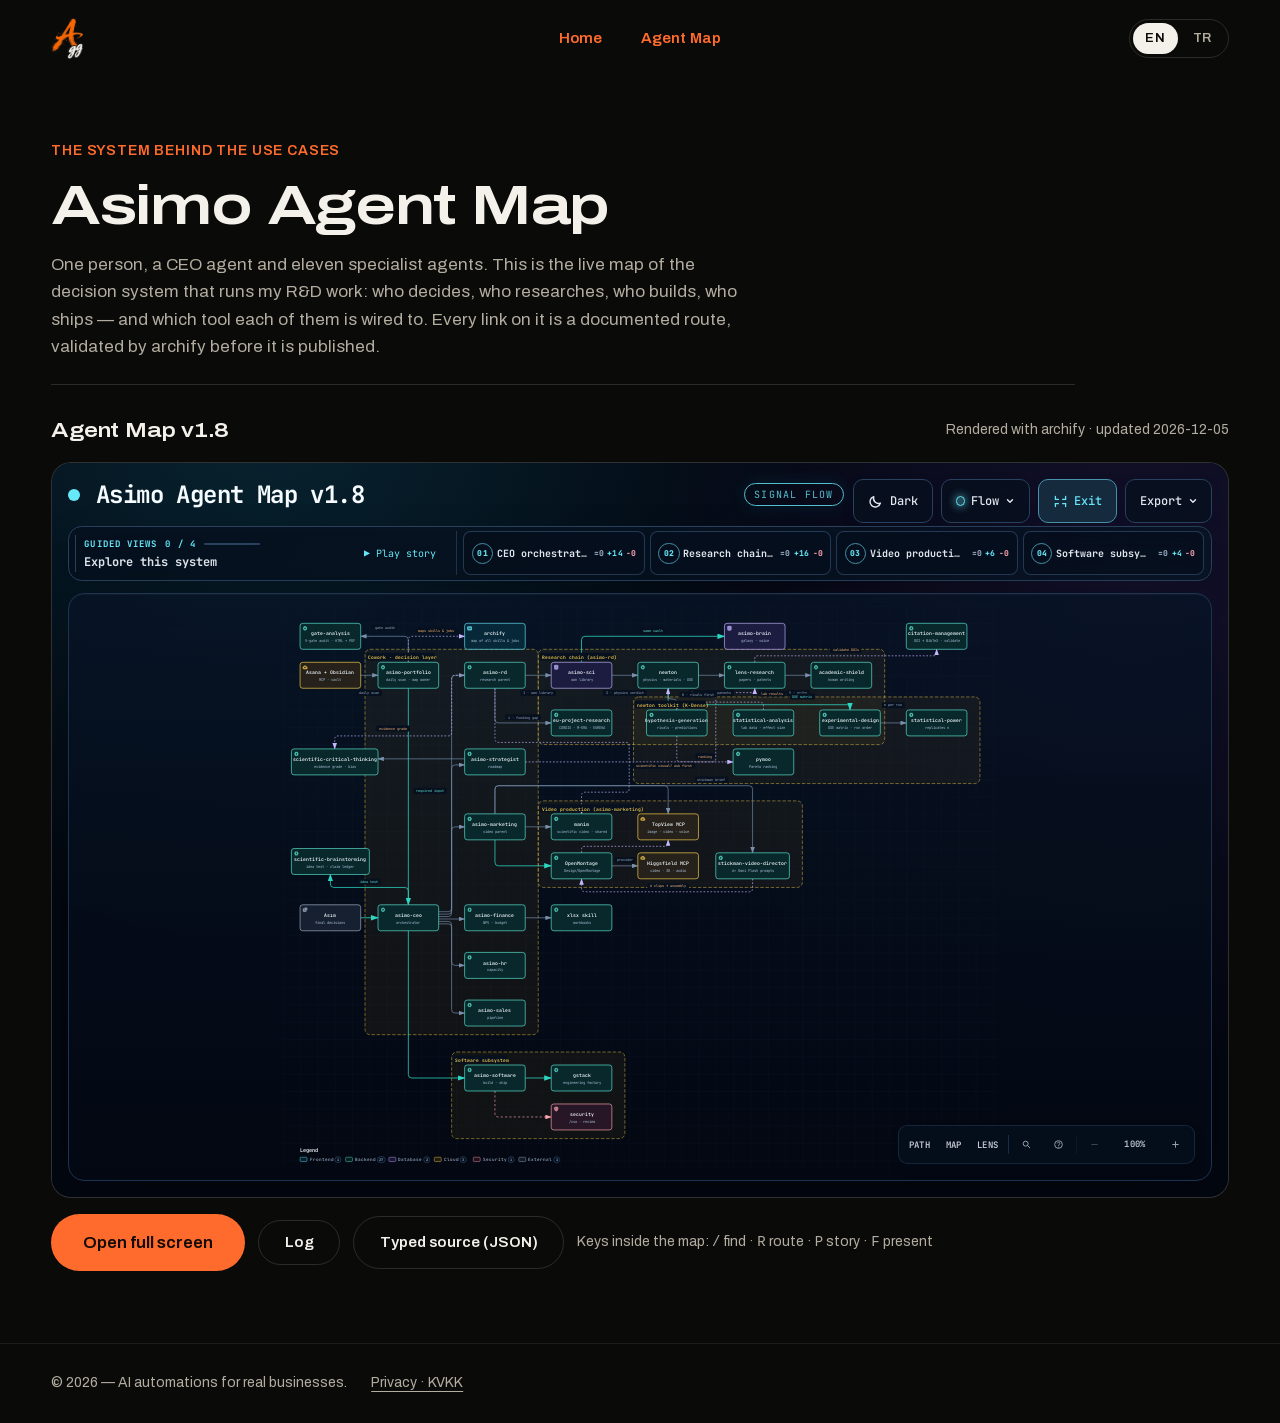
==== commit bf8275fa: "Agent Map page: version and cards no longer sit under the map (present mode everywhere); Log button " ====
--- a/agentmap/index.html
+++ b/agentmap/index.html
@@ -28,7 +28,19 @@
     .map-frame{width:100%;aspect-ratio:16/10;min-height:560px;border:1px solid var(--line);border-radius:20px;background:#0f1117;overflow:hidden}
     .map-frame iframe{width:100%;height:100%;border:0;display:block}
     .map-actions{display:flex;flex-wrap:wrap;gap:.8rem;margin-top:1rem;align-items:center}
-    .btn-ghost{display:inline-block;padding:.85rem 1.6rem;border:1px solid var(--line);border-radius:999px;color:var(--ink);text-decoration:none;font-weight:600;font-size:.95rem}
+    .btn-ghost{display:inline-block;padding:.85rem 1.6rem;border:1px solid var(--line);border-radius:999px;color:var(--ink);text-decoration:none;font-weight:600;font-size:.95rem;background:transparent;font-family:inherit;cursor:pointer}
+    .log-modal{width:min(92vw,44rem)}
+    .log-body{padding:clamp(1.75rem,4vw,2.5rem)}
+    .log-lead{color:var(--ink-muted);font-size:.9375rem;margin:.4rem 0 1.4rem}
+    .log-list{list-style:none;margin:0;padding:0;max-height:min(60vh,34rem);overflow:auto}
+    .log-list li{padding:1rem 0;border-top:1px solid var(--line-soft)}
+    .log-list li:first-child{border-top:0;padding-top:0}
+    .log-head{display:flex;align-items:baseline;gap:.8rem;margin-bottom:.45rem}
+    .log-ver{font-weight:640;font-size:1.0625rem;font-variation-settings:"wdth" 116}
+    .log-date{color:var(--accent);font-size:.875rem;font-variant-numeric:tabular-nums}
+    .log-items{margin:0;padding-left:1.1rem;color:var(--ink-muted);font-size:.9375rem;line-height:1.55}
+    .log-items li{padding:.15rem 0;border:0}
+    .log-empty{color:var(--ink-muted)}
     .btn-ghost:hover{border-color:var(--ink)}
     @media (max-width:700px){.map-frame{min-height:420px;aspect-ratio:auto;height:70vh}}
   </style>
@@ -71,16 +83,19 @@
 
     <section class="map-block map-block-first" id="agent-map">
       <div class="map-bar">
-        <h2><span class="en">Agent Map v1.5</span><span class="tr">Ajan Haritası v1.5</span></h2>
+        <h2><span class="en">Agent Map <span data-map-version></span></span><span class="tr">Ajan Haritası <span data-map-version></span></span></h2>
         <span class="map-meta" id="map-updated"><span class="en">Rendered with archify · updated </span><span class="tr">archify ile üretildi · güncelleme </span><time data-map-date></time></span>
       </div>
       <div class="map-frame">
         <iframe src="../assets/agent-map/asimo-agent-map.html?theme=dark&amp;present=1" title="Asimo Agent Map" loading="lazy"></iframe>
       </div>
       <div class="map-actions">
-        <a class="btn btn-primary" href="../assets/agent-map/asimo-agent-map.html?theme=dark" target="_blank" rel="noopener">
+        <a class="btn btn-primary" href="../assets/agent-map/asimo-agent-map.html?theme=dark&amp;present=1" target="_blank" rel="noopener">
           <span class="en">Open full screen</span><span class="tr">Tam ekran aç</span>
         </a>
+        <button type="button" class="btn-ghost" id="map-log-open">
+          <span class="en">Log</span><span class="tr">Log</span>
+        </button>
         <a class="btn-ghost" href="../assets/agent-map/asimo-agent-map.architecture.json" target="_blank" rel="noopener">
           <span class="en">Typed source (JSON)</span><span class="tr">Kaynak (JSON)</span>
         </a>
@@ -90,6 +105,21 @@
     </section>
   </main>
 
+  <!-- change log: every map version with its date, newest first -->
+  <dialog class="video-modal log-modal" id="map-log" aria-labelledby="map-log-title">
+    <button type="button" class="video-close" id="map-log-close" aria-label="Close">
+      <svg width="18" height="18" viewBox="0 0 18 18" fill="none" aria-hidden="true">
+        <path d="M3 3l12 12M15 3 3 15" stroke="currentColor" stroke-width="2" stroke-linecap="round"/>
+      </svg>
+    </button>
+    <div class="log-body">
+      <h2 class="gate-title" id="map-log-title"><span class="en">Agent Map log</span><span class="tr">Ajan Haritası logu</span></h2>
+      <p class="log-lead"><span class="en">What changed in each version, with the deploy date. The map itself only shows the current state.</span><span class="tr">Her sürümde ne değişti, yayın tarihiyle. Haritanın kendisi yalnızca güncel durumu gösterir.</span></p>
+      <ol class="log-list" id="map-log-list"></ol>
+      <p class="log-empty" id="map-log-empty" hidden><span class="en">The log could not be loaded.</span><span class="tr">Log yüklenemedi.</span></p>
+    </div>
+  </dialog>
+
   <footer class="footer">
     <p class="footer-line">
       <span class="en">© <span data-year></span> — AI automations for real businesses.</span>
@@ -98,6 +128,6 @@
     </p>
   </footer>
   <script src="../script.js?v=25"></script>
-  <script src="agentmap.js?v=1"></script>
+  <script src="agentmap.js?v=2"></script>
   </body>
 </html>
--- a/styles.css
+++ b/styles.css
@@ -1694,3 +1694,265 @@
     font-size: clamp(2.25rem, 10vw, 2.9rem);
   }
 }
+
+
+/* ---------- hero film (replaces the inline form) ---------- */
+.hero-video {
+  display: grid;
+  gap: 1rem;
+}
+
+.stickman-frame {
+  position: relative;
+  border-radius: 20px;
+  overflow: hidden;
+  background: var(--bg);
+  border: 1px solid var(--line-soft);
+  box-shadow: 0 30px 70px -30px rgba(0, 0, 0, 0.9);
+}
+
+.stickman {
+  display: block;
+  width: 100%;
+  height: auto;
+  /* the file is a padded square; a 16:9 box with cover shows exactly the drawn band */
+  aspect-ratio: 16 / 9;
+  object-fit: cover;
+  background: var(--bg);
+}
+
+/* enlarged film popup */
+.stickman-modal {
+  width: min(92vw, 64rem);
+}
+
+.stickman-big-wrap {
+  position: relative;
+  background: var(--bg);
+}
+
+.stickman-big {
+  display: block;
+  width: 100%;
+  height: auto;
+  aspect-ratio: 16 / 9;
+  object-fit: cover;
+  background: var(--bg);
+}
+
+.stickman-cap-big {
+  bottom: 4.5rem;
+  font-size: 1.375rem;
+}
+
+.stickman-cap {
+  position: absolute;
+  left: 0;
+  right: 0;
+  bottom: 1.4rem;
+  margin: 0;
+  text-align: center;
+  font-size: 0.9375rem;
+  font-weight: 600;
+  letter-spacing: 0.01em;
+  color: var(--ink);
+  opacity: 0;
+  transition: opacity 0.4s ease;
+  pointer-events: none;
+  text-shadow: 0 1px 8px rgba(0, 0, 0, 0.9);
+}
+
+.stickman-cap.on {
+  opacity: 1;
+}
+
+.stickman-sound {
+  display: inline-flex;
+  align-items: center;
+  gap: 0.4rem;
+  padding: 0.5rem 0.85rem;
+  border: 1px solid rgba(244, 241, 235, 0.35);
+  border-radius: 999px;
+  background: rgba(10, 10, 9, 0.7);
+  color: var(--ink);
+  font: inherit;
+  font-size: 0.8125rem;
+  font-weight: 600;
+  cursor: pointer;
+  transition: background-color 0.25s ease, border-color 0.25s ease, color 0.25s ease;
+}
+
+.stickman-sound:hover,
+.stickman-sound[aria-pressed="true"] {
+  background: var(--accent);
+  border-color: var(--accent);
+  color: var(--accent-ink);
+}
+
+.stickman-sound[aria-pressed="true"] .snd-wave {
+  opacity: 1;
+}
+
+.stickman-sound .snd-wave {
+  opacity: 0.35;
+}
+
+.stickman-line {
+  color: var(--ink-muted);
+  font-size: 0.9375rem;
+  line-height: 1.55;
+  margin: 0;
+}
+
+.stickman-actions {
+  display: flex;
+  flex-wrap: wrap;
+  align-items: center;
+  gap: 0.75rem 1.25rem;
+}
+
+.stickman-note {
+  color: var(--ink-muted);
+  font-size: 0.8125rem;
+}
+
+.form-modal {
+  width: min(92vw, 40rem);
+}
+
+.form-modal .form-panel {
+  border: 0;
+  border-radius: 0;
+  box-shadow: none;
+  scroll-margin-top: 0;
+}
+
+@media (max-width: 960px) {
+  .hero-video {
+    max-width: 34rem;
+  }
+}
+
+@media (min-width: 961px) {
+  .hero-video {
+    max-width: 38rem;
+    justify-self: end;
+  }
+}
+
+
+/* ---------- carousel hint: an arrow runs from the title to the buttons now and then ---------- */
+.chain-hint {
+  flex: 1 1 auto;
+  height: 2.5rem;
+  min-width: 6rem;
+  margin: 0 1rem;
+  color: var(--accent);
+  opacity: 0;
+  pointer-events: none;
+}
+
+.chain-hint-line,
+.chain-hint-head {
+  stroke-dasharray: 320;
+  stroke-dashoffset: 320;
+}
+
+.chain-carousel:not(.used) .chain-hint {
+  animation: hint-fade 9s ease-in-out 2s infinite;
+}
+
+.chain-carousel:not(.used) .chain-hint-line {
+  animation: hint-draw 9s ease-out 2s infinite;
+}
+
+.chain-carousel:not(.used) .chain-hint-head {
+  animation: hint-draw-head 9s ease-out 2s infinite;
+}
+
+@keyframes hint-fade {
+  0%, 4% { opacity: 0; }
+  10%, 36% { opacity: 1; }
+  44%, 100% { opacity: 0; }
+}
+
+@keyframes hint-draw {
+  0%, 4% { stroke-dashoffset: 320; }
+  24%, 100% { stroke-dashoffset: 0; }
+}
+
+@keyframes hint-draw-head {
+  0%, 20% { stroke-dashoffset: 320; }
+  30%, 100% { stroke-dashoffset: 0; }
+}
+
+@media (max-width: 560px) {
+  .chain-hint {
+    display: none;
+  }
+}
+
+@media (prefers-reduced-motion: reduce) {
+  .chain-carousel:not(.used) .chain-hint,
+  .chain-carousel:not(.used) .chain-hint-line,
+  .chain-carousel:not(.used) .chain-hint-head {
+    animation: none;
+    opacity: 0;
+  }
+}
+
+
+/* player bar under the film */
+.stickman-controls {
+  display: flex;
+  align-items: center;
+  gap: 0.7rem;
+  margin-top: -0.2rem;
+}
+
+.stickman-btn {
+  width: 2.4rem;
+  height: 2.4rem;
+  flex: 0 0 auto;
+  display: inline-flex;
+  align-items: center;
+  justify-content: center;
+  border: 1px solid rgba(244, 241, 235, 0.35);
+  border-radius: 999px;
+  background: transparent;
+  color: var(--ink);
+  cursor: pointer;
+  transition: background-color 0.25s ease, border-color 0.25s ease, color 0.25s ease;
+}
+
+.stickman-btn:hover {
+  background: var(--accent);
+  border-color: var(--accent);
+  color: var(--accent-ink);
+}
+
+.stickman-btn .ico-play { display: none; }
+.stickman-btn .ico-pause { display: block; }
+.stickman-btn[aria-pressed="false"] .ico-play { display: block; }
+.stickman-btn[aria-pressed="false"] .ico-pause { display: none; }
+
+.stickman-seek {
+  flex: 1 1 auto;
+  min-width: 4rem;
+  height: 0.3rem;
+  margin: 0;
+  padding: 0;
+  accent-color: var(--accent);
+  cursor: pointer;
+}
+
+.stickman-time {
+  flex: 0 0 auto;
+  font-size: 0.8125rem;
+  color: var(--ink-muted);
+  font-variant-numeric: tabular-nums;
+}
+
+.stickman-controls .stickman-sound {
+  flex: 0 0 auto;
+}
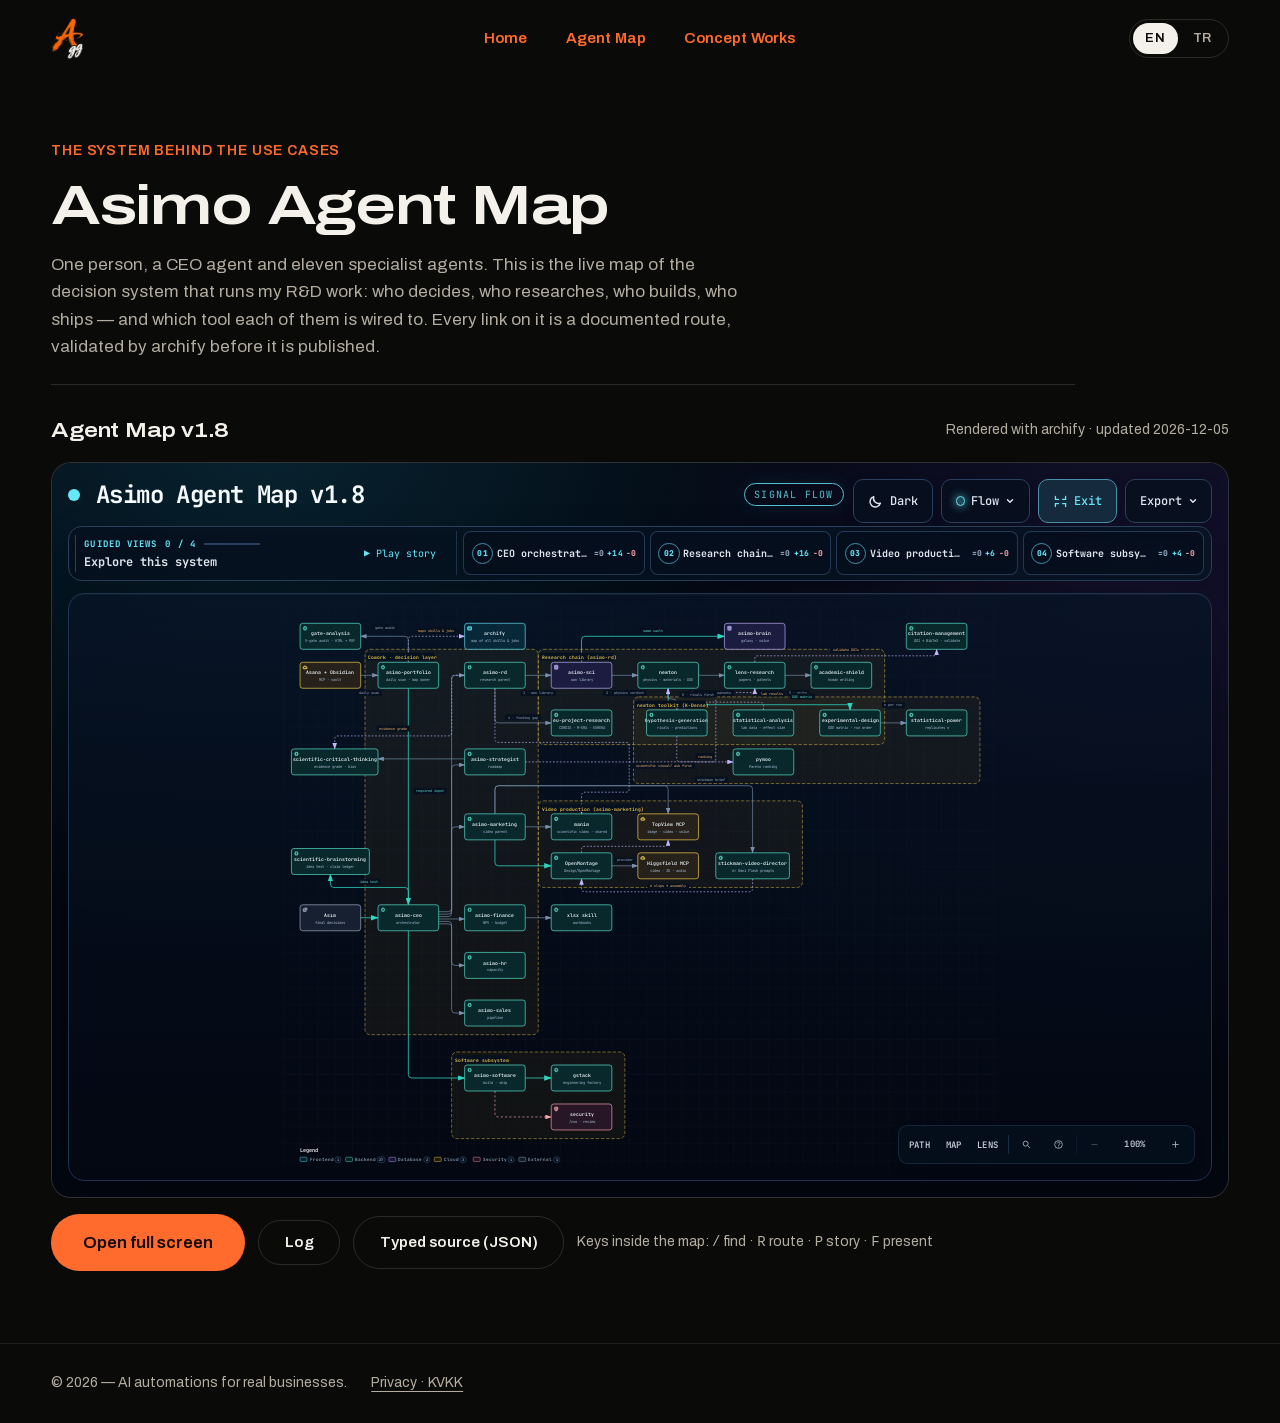
==== commit 46e47600: "Concept Works page (/concept/) gathers the films: the asimo-stickman story film and the Saphire GP C" ====
--- a/agentmap/index.html
+++ b/agentmap/index.html
@@ -1,5 +1,5 @@
 <!DOCTYPE html>
-<html lang="en" data-lang="en">
+<html lang="en" data-lang="en" data-title-en="Agent Map — asimogg.io" data-title-tr="Ajan Haritası — asimogg.io">
 <head>
   <meta charset="UTF-8">
   <meta name="viewport" content="width=device-width, initial-scale=1.0">
@@ -57,6 +57,7 @@
       <a class="nav-link" href="./" aria-current="page">
         <span class="en">Agent Map</span><span class="tr">Ajan Haritası</span>
       </a>
+      <a class="nav-link" href="../concept/">Concept Works</a>
     </nav>
     <div class="topbar-right">
       <div class="lang-toggle" role="group" aria-label="Language">
@@ -127,7 +128,7 @@
       <a href="../privacy.html"><span class="en">Privacy · KVKK</span><span class="tr">Gizlilik · KVKK</span></a>
     </p>
   </footer>
-  <script src="../script.js?v=25"></script>
+  <script src="../script.js?v=32"></script>
   <script src="agentmap.js?v=2"></script>
   </body>
 </html>
--- a/styles.css
+++ b/styles.css
@@ -122,6 +122,8 @@
   grid-template-columns: 1fr auto 1fr;
   align-items: center;
   padding: 1.1rem var(--pad-x);
+  position: relative;
+  z-index: 30; /* the GitHub submenu must float above the hero */
 }
 
 .topnav {
@@ -627,6 +629,79 @@
   color: #ff8149;
 }
 
+/* GitHub: profile link with a hover/focus submenu listing individual repos */
+.nav-group {
+  position: relative;
+}
+
+.nav-group > .nav-link::after {
+  content: "";
+  display: inline-block;
+  width: 0.4em;
+  height: 0.4em;
+  margin-left: 0.4em;
+  border-right: 1.5px solid currentColor;
+  border-bottom: 1.5px solid currentColor;
+  transform: translateY(-0.15em) rotate(45deg);
+  opacity: 0.7;
+}
+
+.nav-sub {
+  position: absolute;
+  top: 100%;
+  left: 50%;
+  transform: translate(-50%, 0.25rem);
+  min-width: 17rem;
+  margin: 0;
+  padding: 0.5rem 0 0;
+  list-style: none;
+  opacity: 0;
+  visibility: hidden;
+  transition: opacity 0.2s ease, transform 0.2s var(--ease-out), visibility 0s linear 0.2s;
+  z-index: 20;
+}
+
+.nav-group:hover .nav-sub,
+.nav-group:focus-within .nav-sub,
+.nav-group.is-open .nav-sub {
+  opacity: 1;
+  visibility: visible;
+  transform: translate(-50%, 0.5rem);
+  transition: opacity 0.2s ease, transform 0.2s var(--ease-out), visibility 0s;
+}
+
+.nav-sub a {
+  display: block;
+  padding: 0.7rem 0.9rem;
+  background: var(--surface);
+  border: 1px solid var(--line);
+  border-radius: 0.5rem;
+  color: var(--ink);
+  text-decoration: none;
+  transition: border-color 0.2s ease, background 0.2s ease;
+}
+
+.nav-sub a:hover,
+.nav-sub a:focus-visible {
+  background: var(--surface-2);
+  border-color: var(--accent);
+}
+
+.nav-sub-title {
+  display: block;
+  font-size: 0.9375rem;
+  font-weight: 600;
+  color: var(--accent);
+}
+
+.nav-sub-desc {
+  display: block;
+  margin-top: 0.15rem;
+  font-size: 0.8125rem;
+  line-height: 1.4;
+  color: var(--ink-muted);
+}
+
 .lang-toggle {
   display: inline-flex;
   border: 1px solid var(--line);
@@ -1687,6 +1762,19 @@
     grid-column: 1 / -1;
     grid-row: 2;
     justify-self: start;
+    flex-wrap: wrap;
+  }
+
+  /* phone: the GitHub submenu stays anchored to its link but opens left-aligned */
+  .nav-sub {
+    left: 0;
+    transform: translate(0, 0.25rem);
+  }
+
+  .nav-group:hover .nav-sub,
+  .nav-group:focus-within .nav-sub,
+  .nav-group.is-open .nav-sub {
+    transform: translate(0, 0.5rem);
   }
 
 
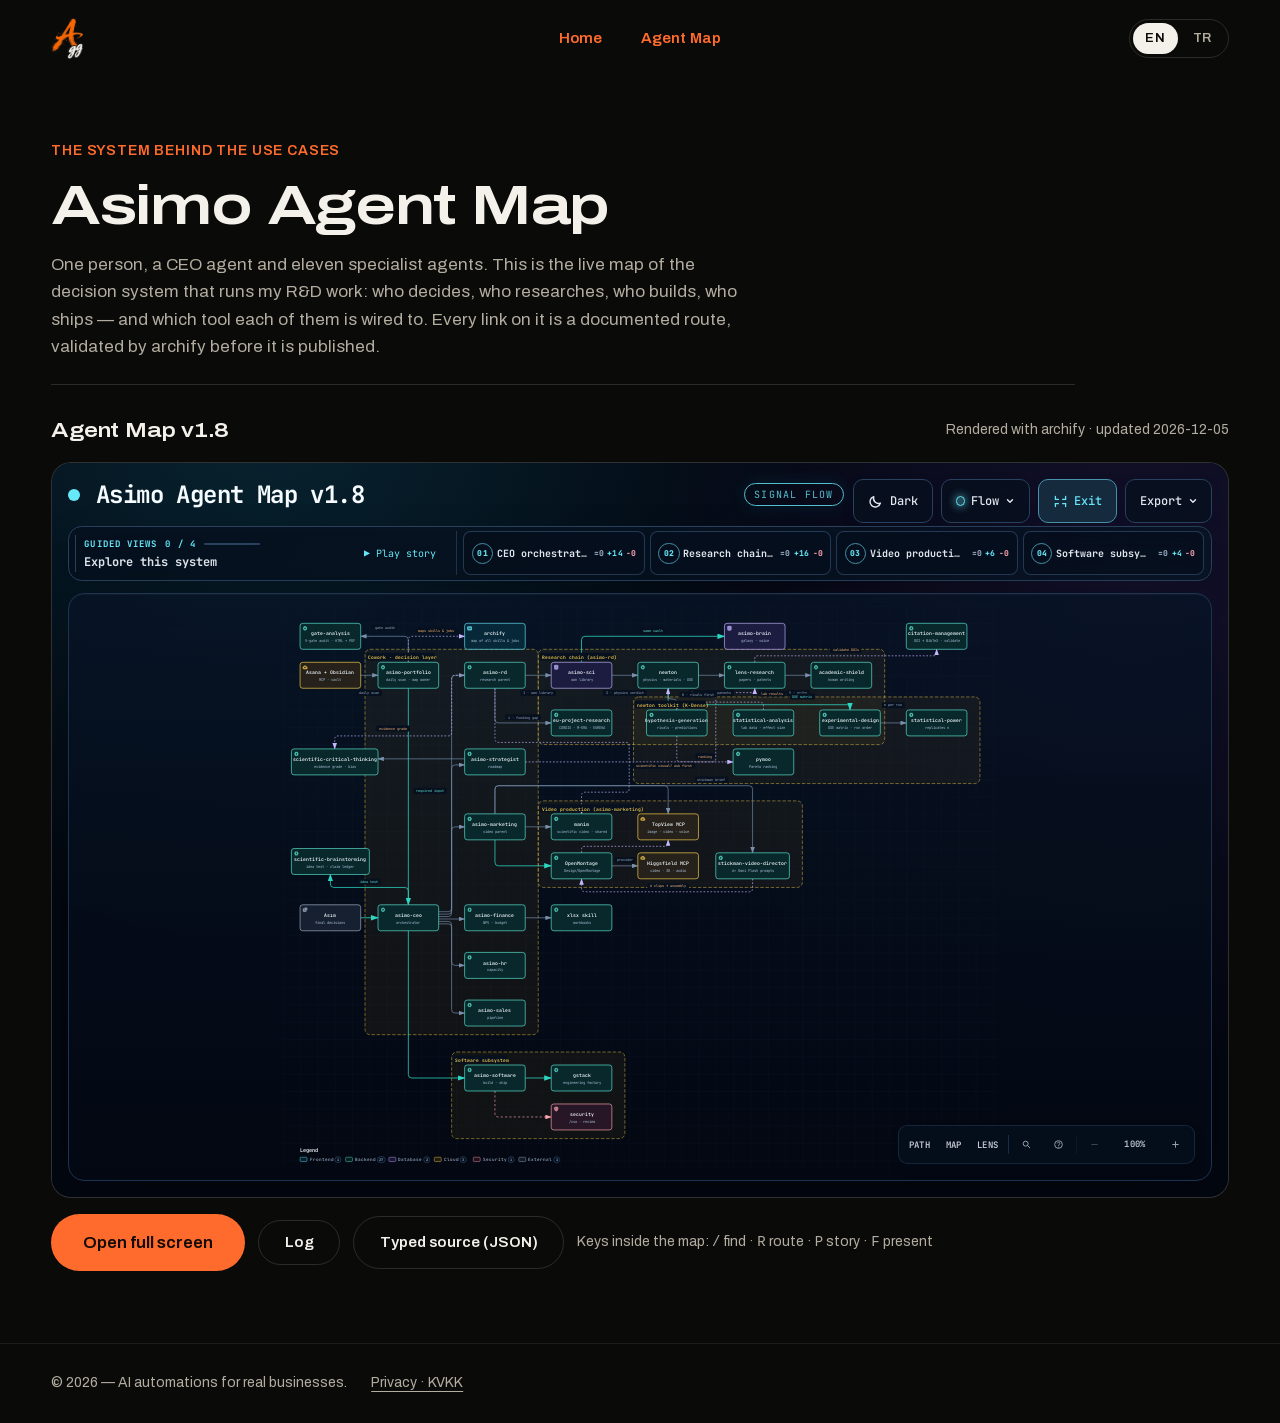
==== commit 3f9d6bb9: "Concept Works becomes a nav dropdown: the asimo-stickman film and the Saphire GP Coating ad each ope" ====
--- a/agentmap/index.html
+++ b/agentmap/index.html
@@ -57,7 +57,6 @@
       <a class="nav-link" href="./" aria-current="page">
         <span class="en">Agent Map</span><span class="tr">Ajan Haritası</span>
       </a>
-      <a class="nav-link" href="../concept/">Concept Works</a>
     </nav>
     <div class="topbar-right">
       <div class="lang-toggle" role="group" aria-label="Language">
--- a/styles.css
+++ b/styles.css
@@ -652,6 +652,8 @@
   left: 50%;
   transform: translate(-50%, 0.25rem);
   min-width: 17rem;
+  display: grid;
+  gap: 0.4rem;
   margin: 0;
   padding: 0.5rem 0 0;
   list-style: none;
@@ -670,8 +672,13 @@
   transition: opacity 0.2s ease, transform 0.2s var(--ease-out), visibility 0s;
 }
 
-.nav-sub a {
-  display: block;
+.nav-sub a,
+.nav-sub .nav-sub-item {
+  display: block;
+  width: 100%;
+  text-align: left;
+  font: inherit;
+  cursor: pointer;
   padding: 0.7rem 0.9rem;
   background: var(--surface);
   border: 1px solid var(--line);
@@ -682,7 +689,9 @@
 }
 
 .nav-sub a:hover,
-.nav-sub a:focus-visible {
+.nav-sub a:focus-visible,
+.nav-sub .nav-sub-item:hover,
+.nav-sub .nav-sub-item:focus-visible {
   background: var(--surface-2);
   border-color: var(--accent);
 }
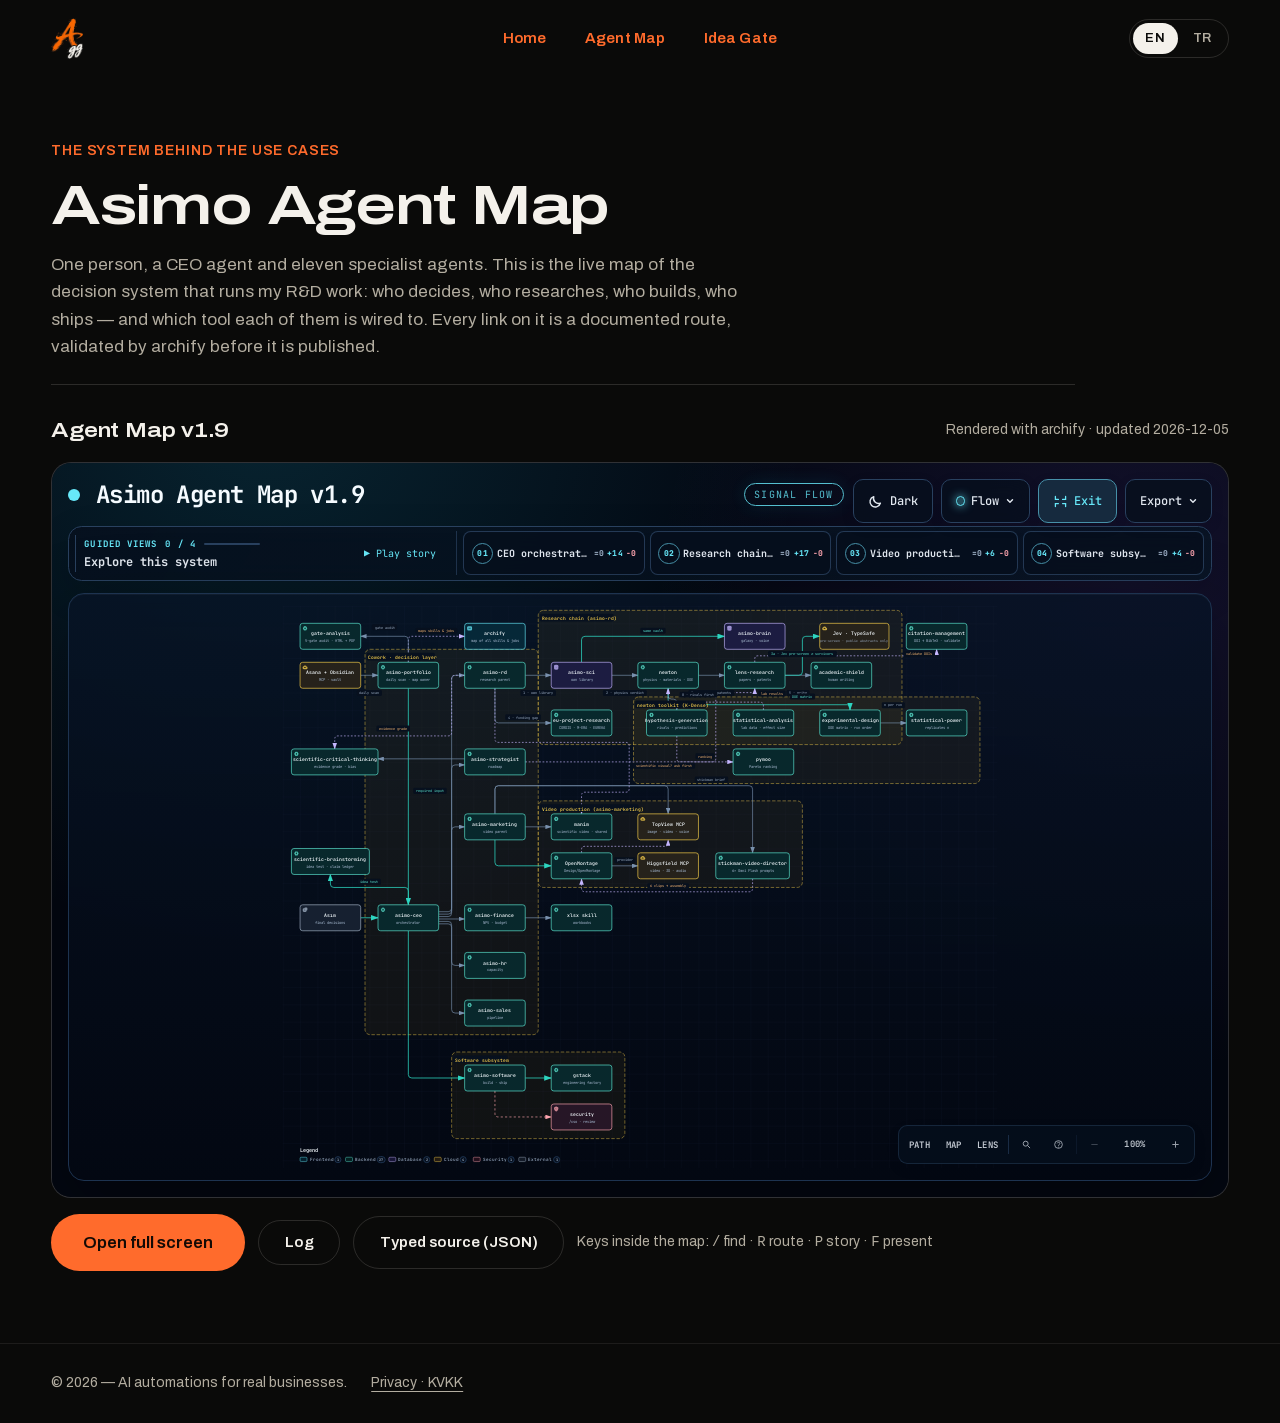
==== commit f0999312: "Idea Gate / Fikir Kapısı: five-gate idea game judged by Jev (TypeSafe System One) - fikir-kapisi/ind" ====
--- a/agentmap/index.html
+++ b/agentmap/index.html
@@ -56,6 +56,9 @@
       </a>
       <a class="nav-link" href="./" aria-current="page">
         <span class="en">Agent Map</span><span class="tr">Ajan Haritası</span>
+      </a>
+      <a class="nav-link" href="../fikir-kapisi/">
+        <span class="en">Idea Gate</span><span class="tr">Fikir Kapısı</span>
       </a>
     </nav>
     <div class="topbar-right">
